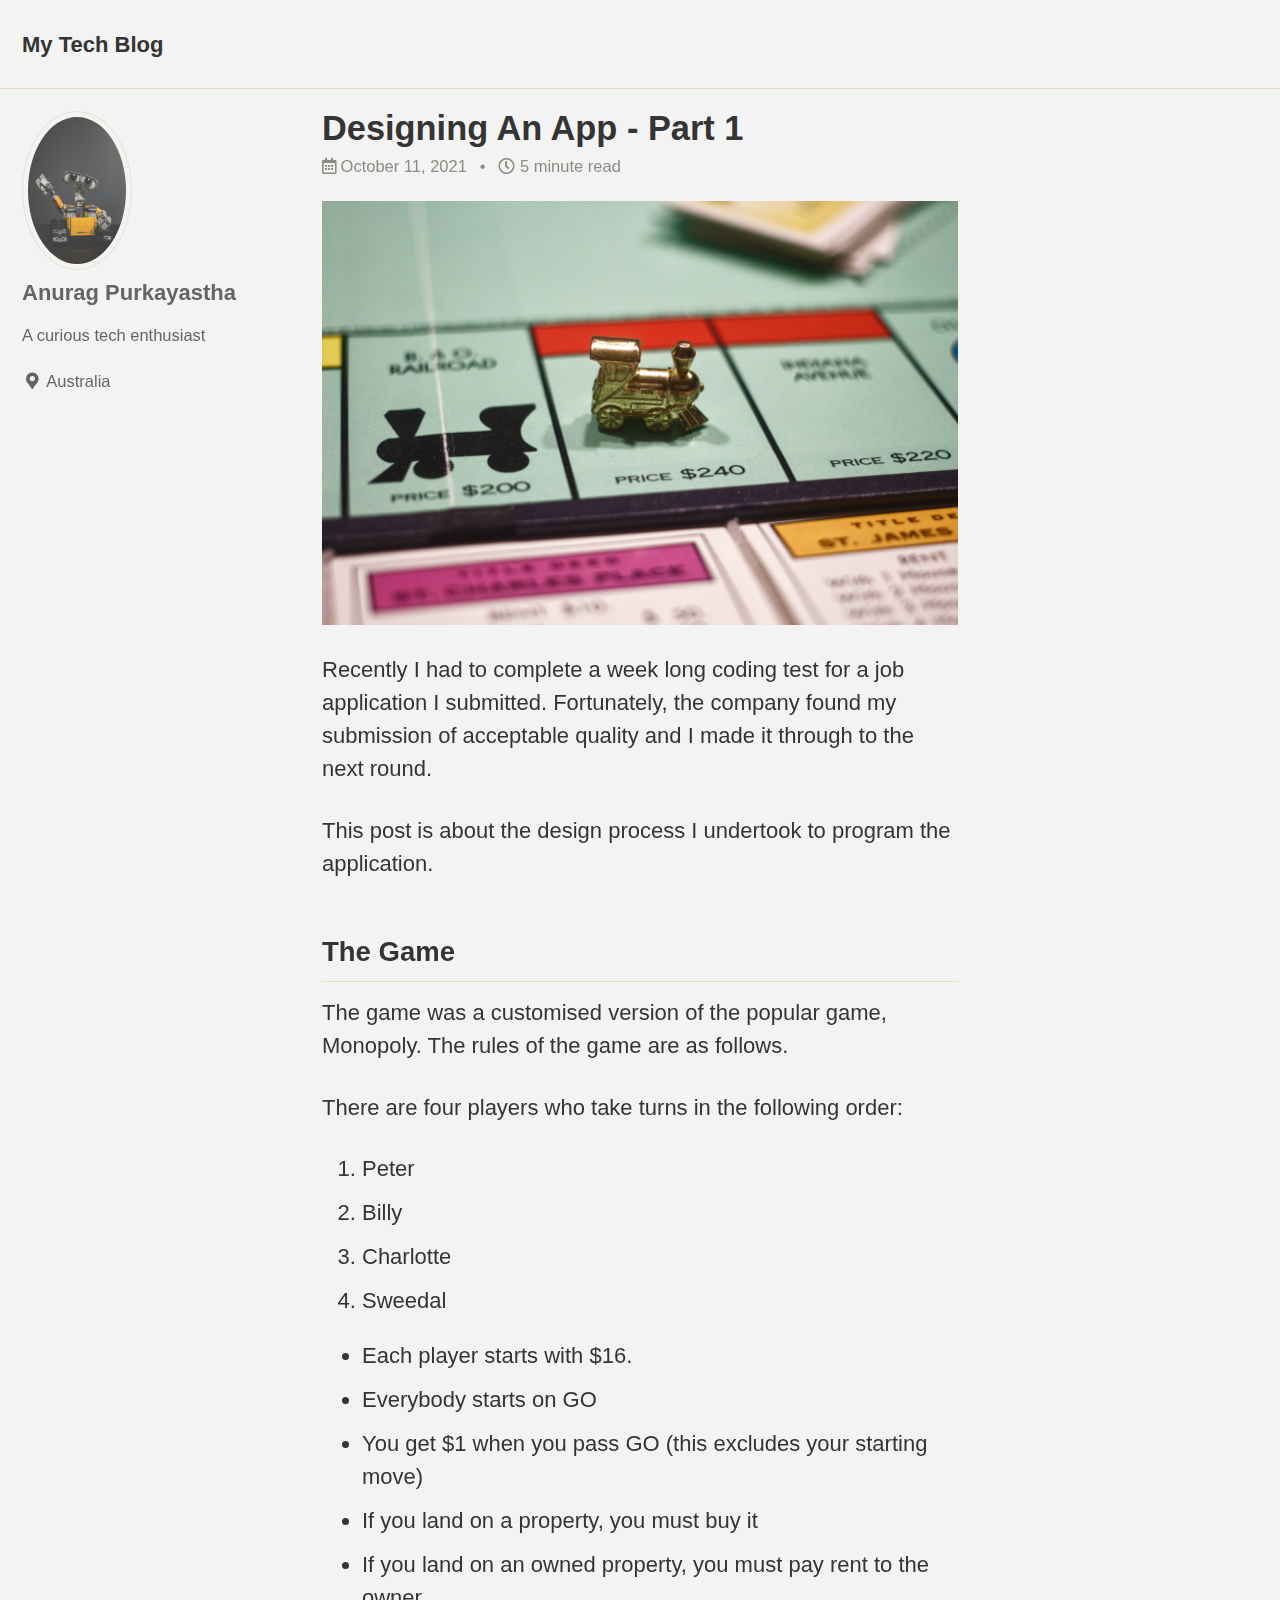
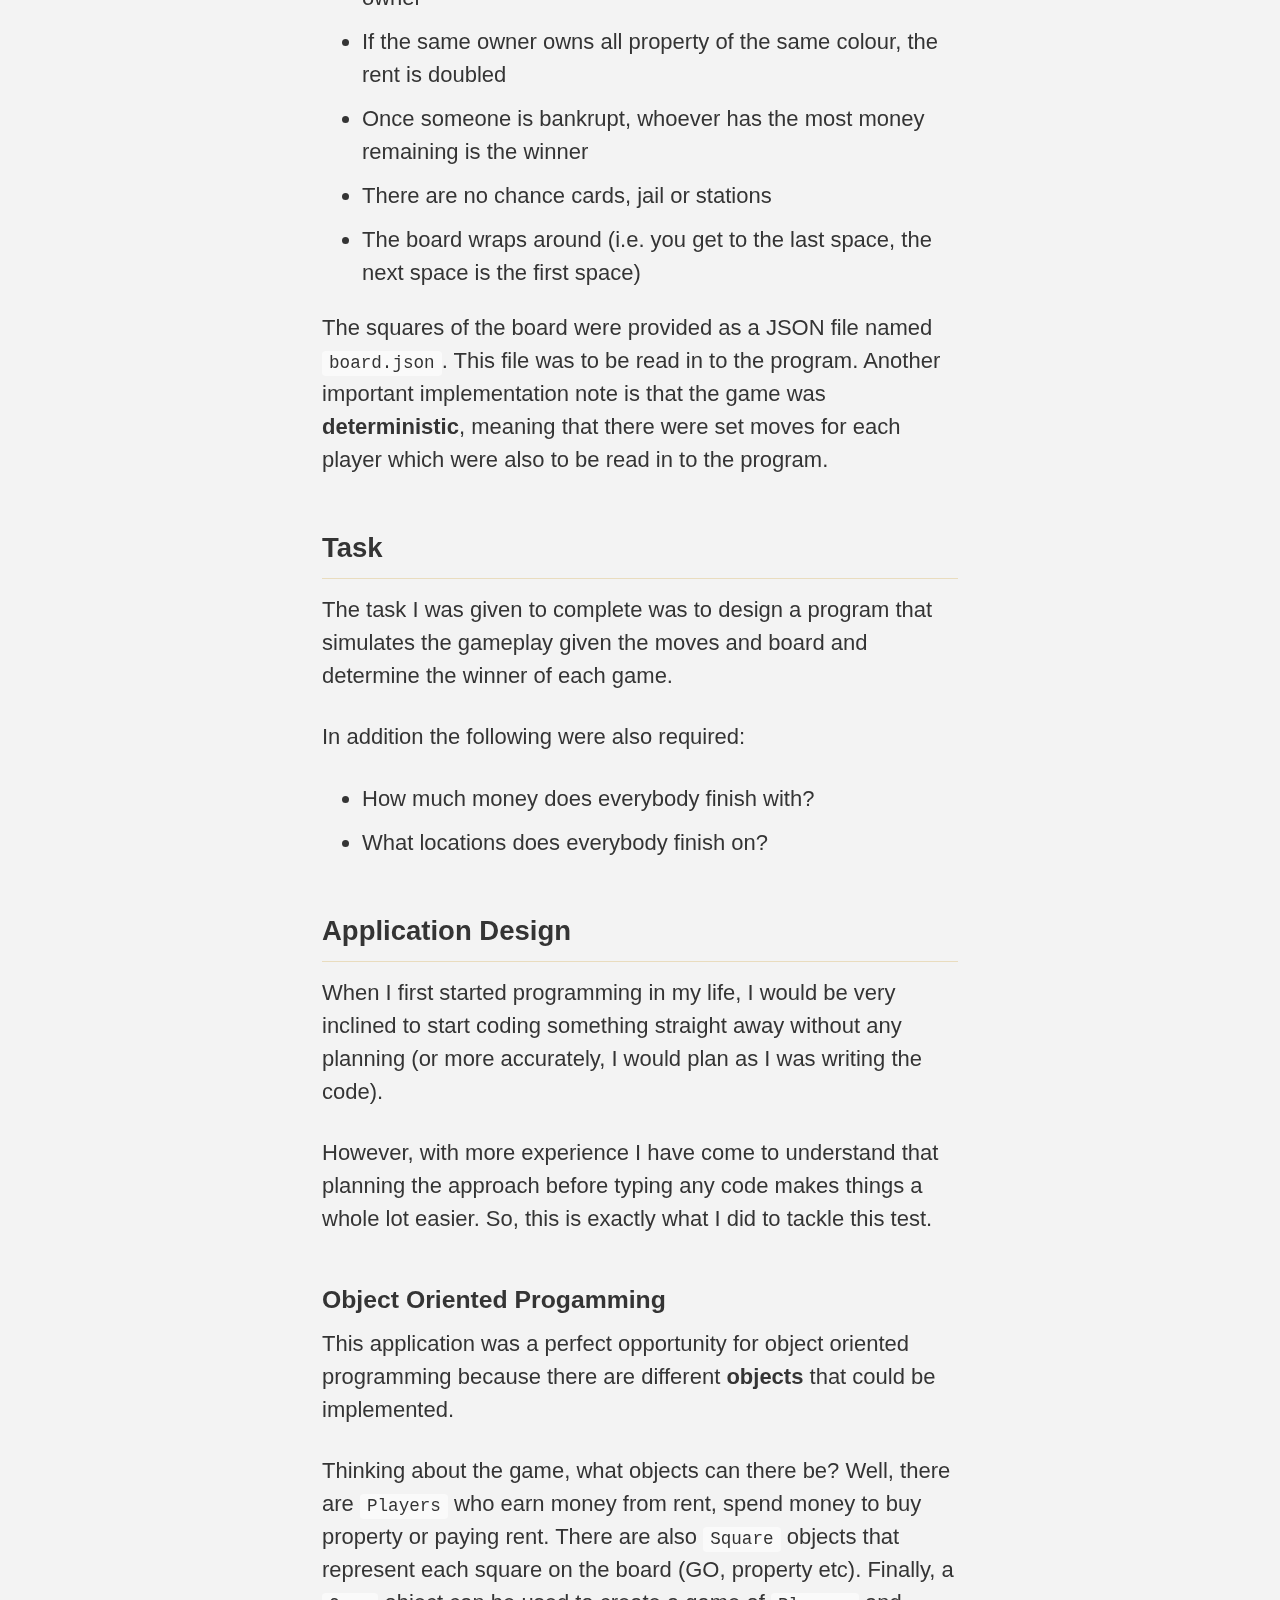
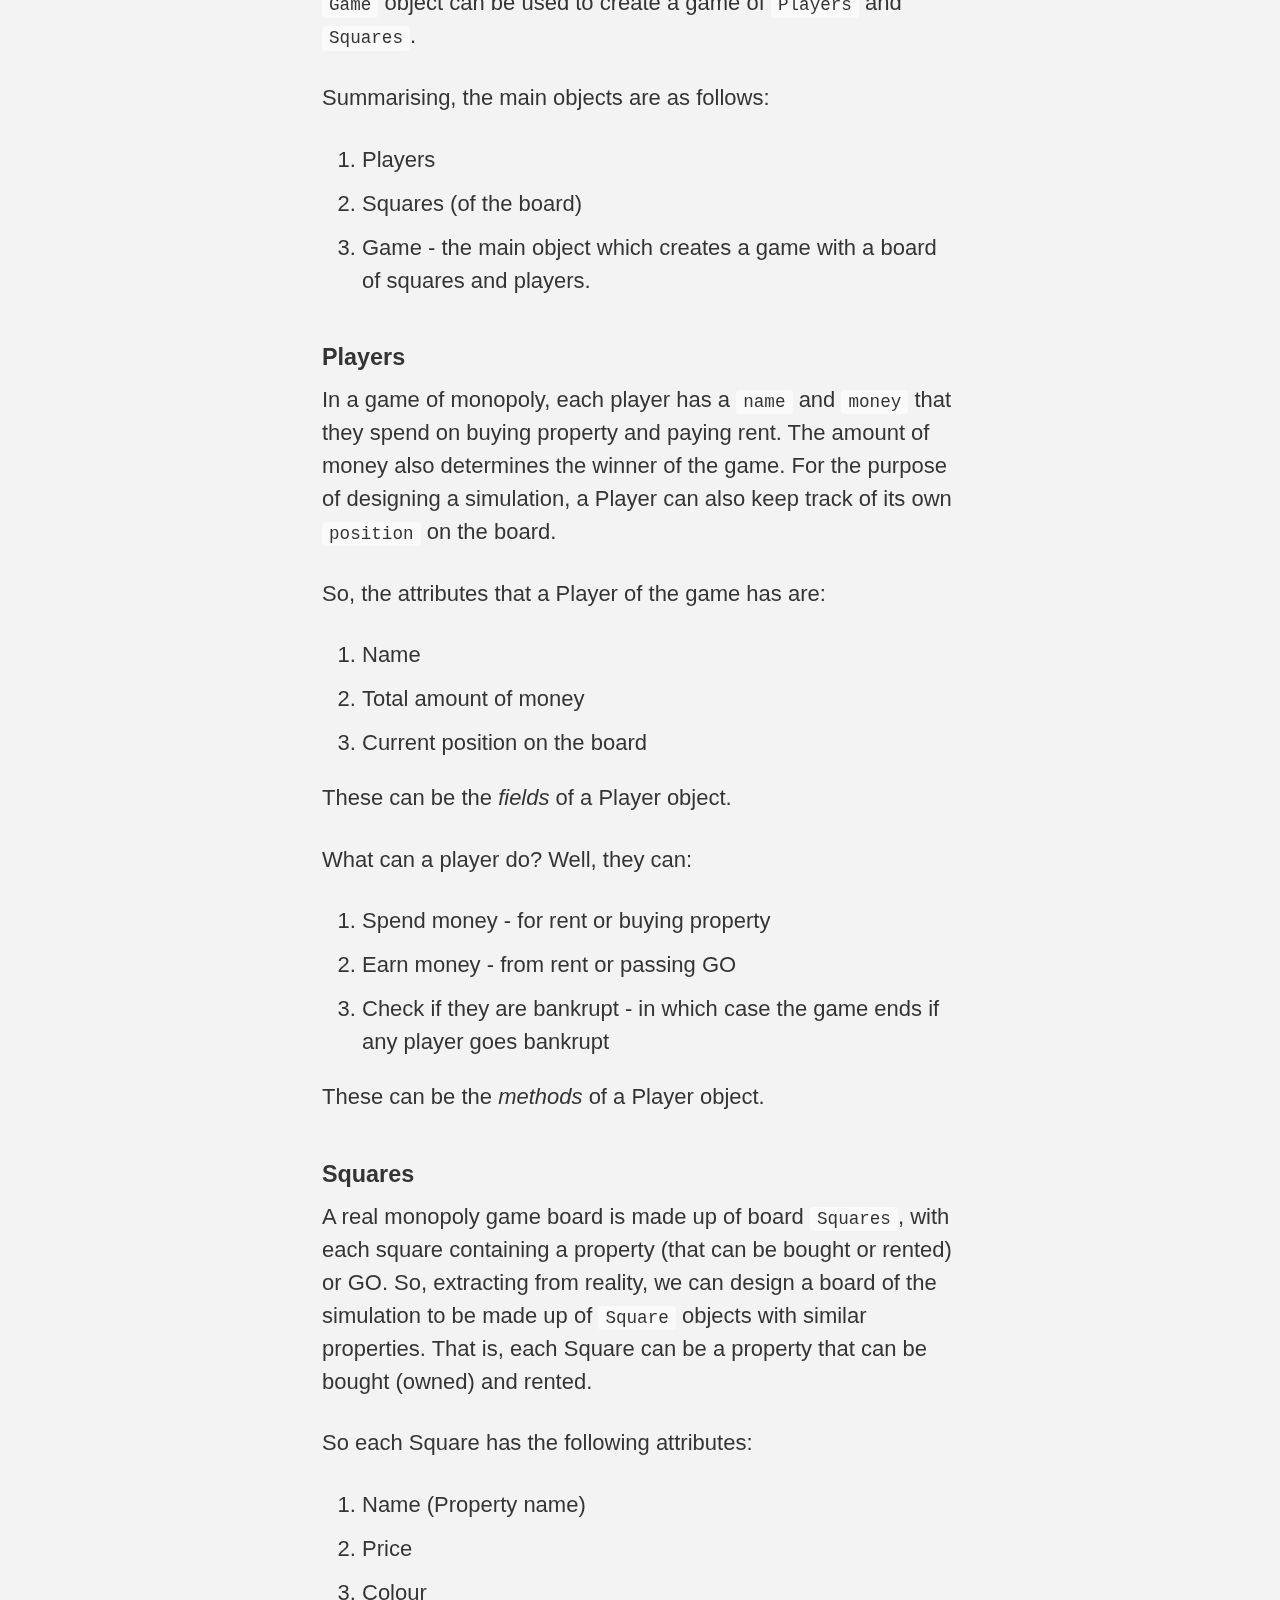
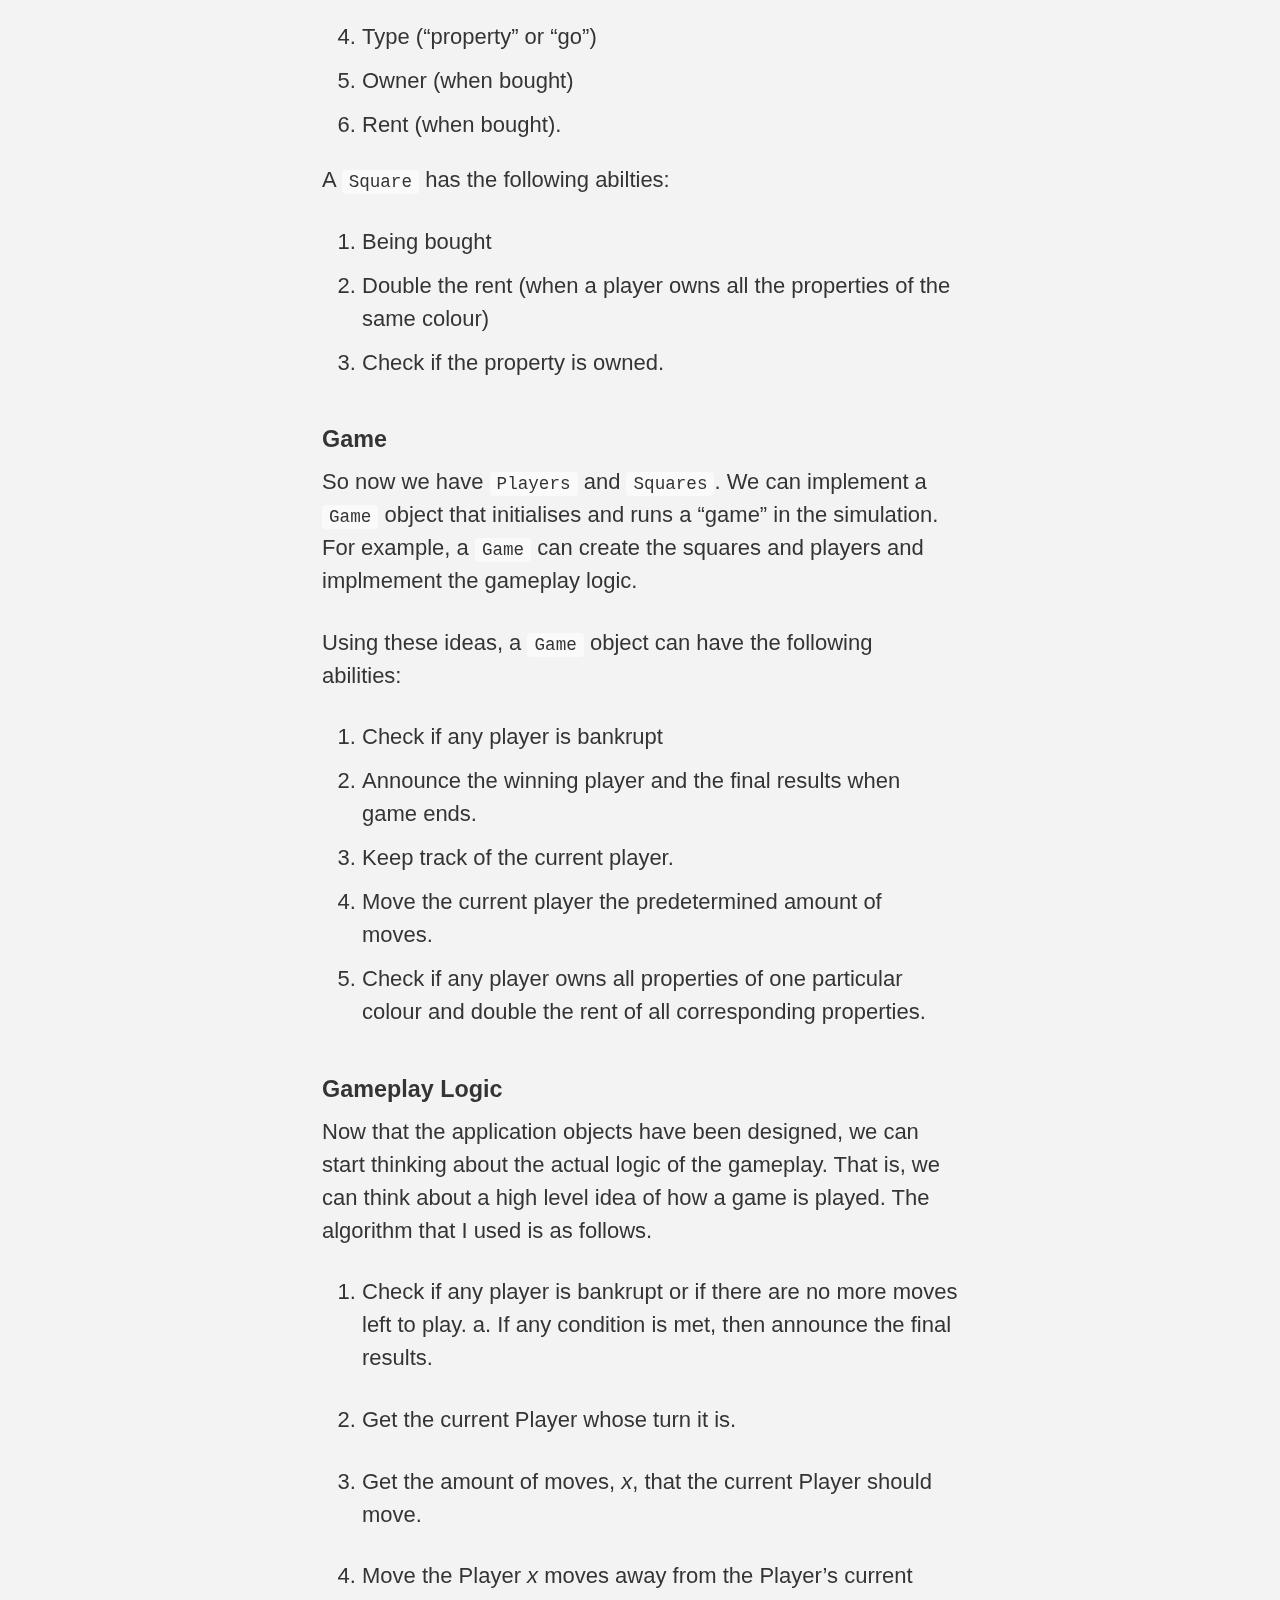
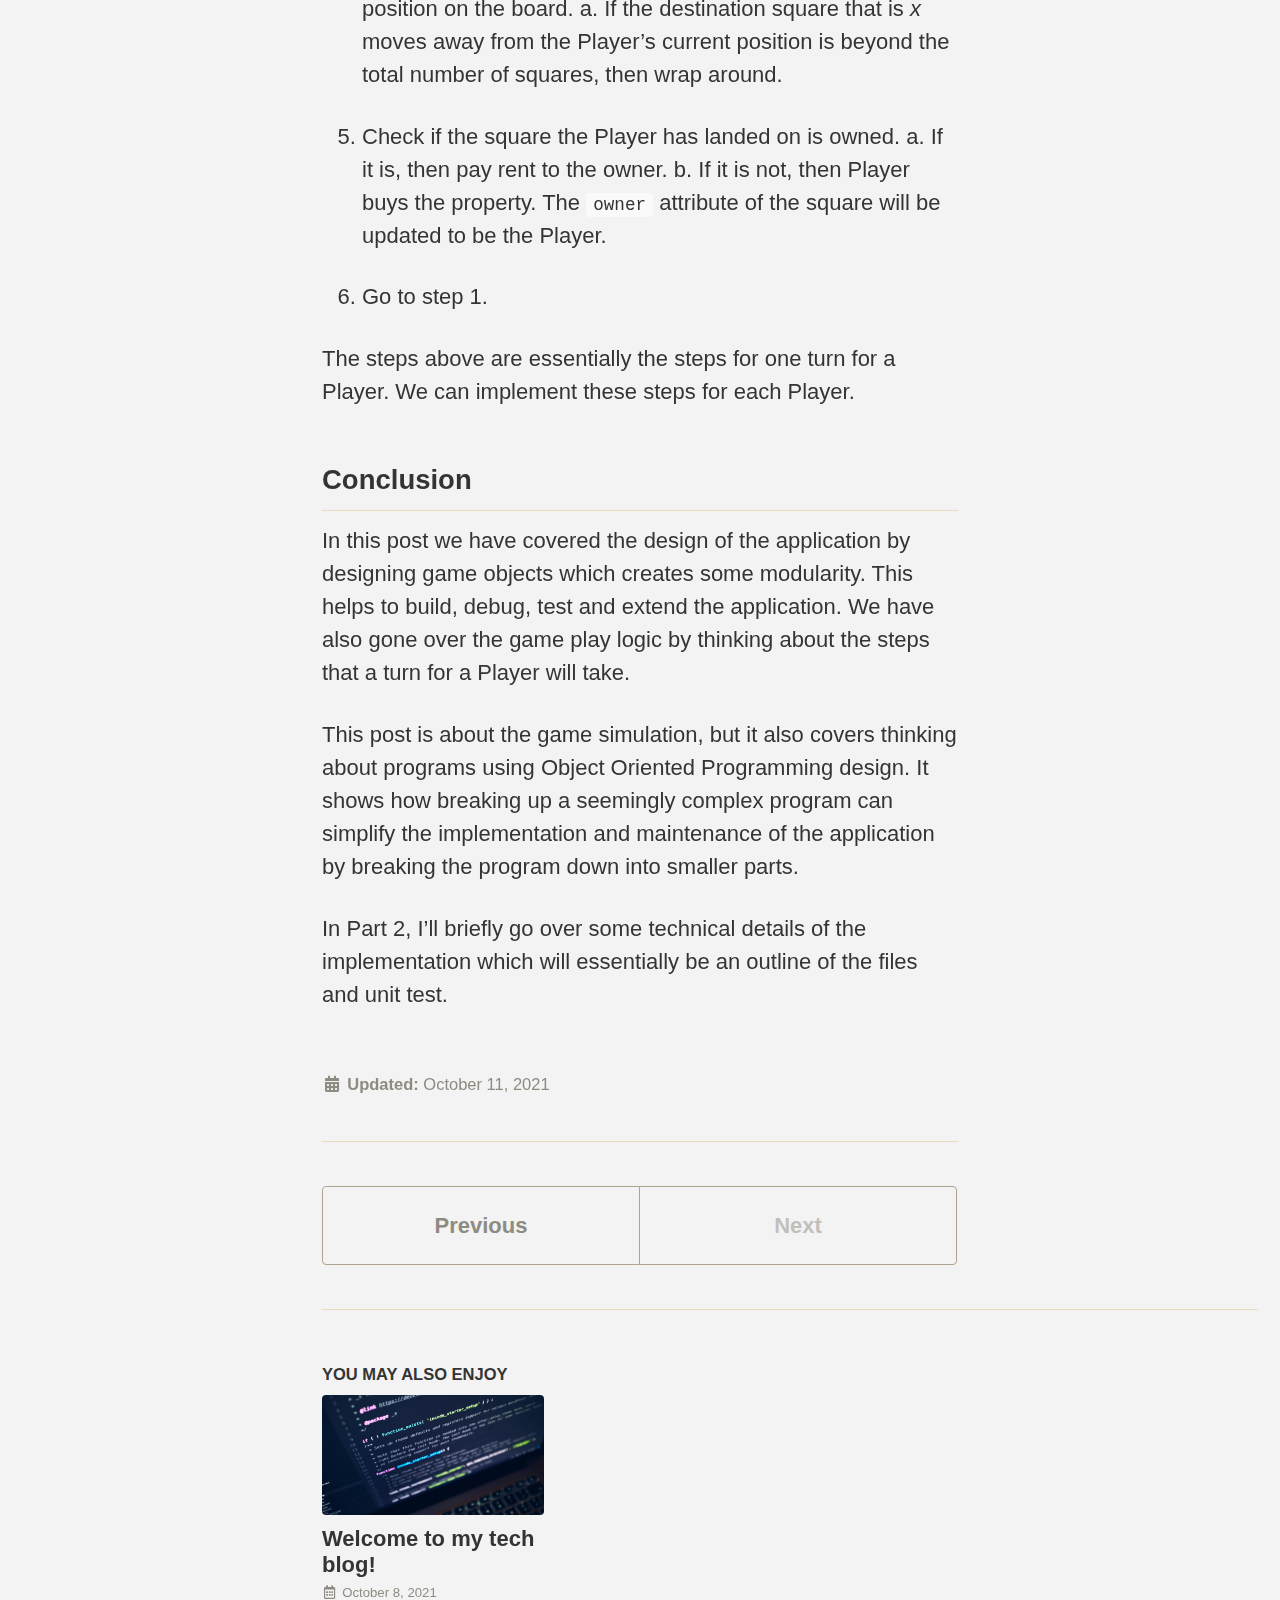
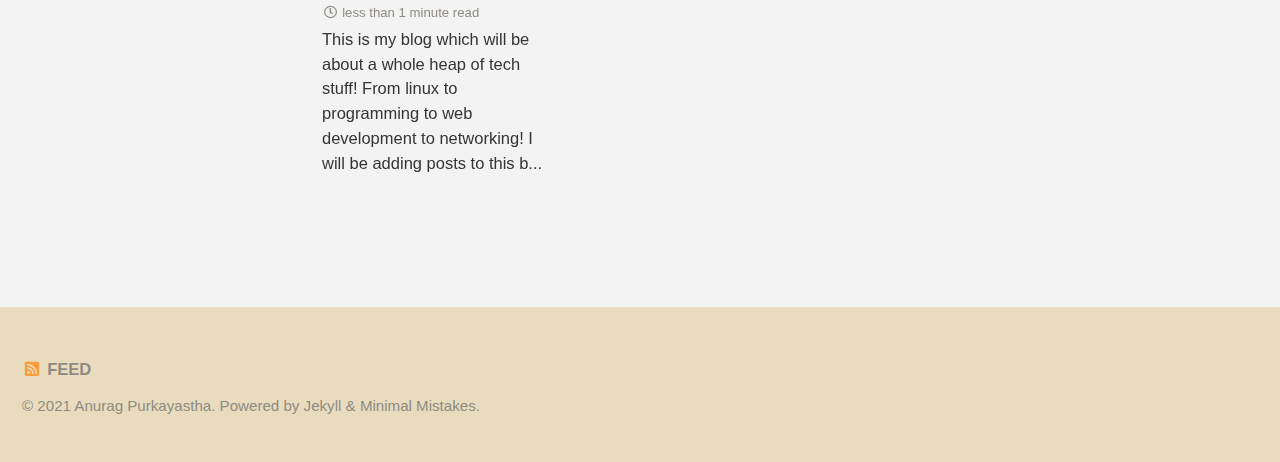
==== Designing-An-App-Part-1/index.html @ 4d184881 "Added Designing an App Part 1 post" ====
<!doctype html>
<!--
  Minimal Mistakes Jekyll Theme 4.24.0 by Michael Rose
  Copyright 2013-2020 Michael Rose - mademistakes.com | @mmistakes
  Free for personal and commercial use under the MIT license
  https://github.com/mmistakes/minimal-mistakes/blob/master/LICENSE
-->
<html lang="en" class="no-js">
  <head>
    <meta charset="utf-8">

<!-- begin _includes/seo.html --><title>Designing An App - Part 1 - My Tech Blog</title>
<meta name="description" content="">


  <meta name="author" content="Anurag Purkayastha">
  
  <meta property="article:author" content="Anurag Purkayastha">
  


<meta property="og:type" content="article">
<meta property="og:locale" content="en_US">
<meta property="og:site_name" content="My Tech Blog">
<meta property="og:title" content="Designing An App - Part 1">
<meta property="og:url" content="/Designing-An-App-Part-1/">


  <meta property="og:description" content="">



  <meta property="og:image" content="/assets/monopoly.jpg">





  <meta property="article:published_time" content="2021-10-11T00:00:00+11:00">





  

  


<link rel="canonical" href="/Designing-An-App-Part-1/">




<script type="application/ld+json">
  {
    "@context": "https://schema.org",
    
      "@type": "Person",
      "name": "Anurag Purkayastha",
      "url": "/"
    
  }
</script>







<!-- end _includes/seo.html -->



  <link href="/feed.xml" type="application/atom+xml" rel="alternate" title="My Tech Blog Feed">


<!-- https://t.co/dKP3o1e -->
<meta name="viewport" content="width=device-width, initial-scale=1.0">

<script>
  document.documentElement.className = document.documentElement.className.replace(/\bno-js\b/g, '') + ' js ';
</script>

<!-- For all browsers -->
<link rel="stylesheet" href="/assets/css/main.css">
<link rel="preload" href="https://cdn.jsdelivr.net/npm/@fortawesome/fontawesome-free@5/css/all.min.css" as="style" onload="this.onload=null;this.rel='stylesheet'">
<noscript><link rel="stylesheet" href="https://cdn.jsdelivr.net/npm/@fortawesome/fontawesome-free@5/css/all.min.css"></noscript>



    <!-- start custom head snippets -->

<!-- insert favicons. use https://realfavicongenerator.net/ -->

<!-- end custom head snippets -->

  </head>

  <body class="layout--single">
    <nav class="skip-links">
  <ul>
    <li><a href="#site-nav" class="screen-reader-shortcut">Skip to primary navigation</a></li>
    <li><a href="#main" class="screen-reader-shortcut">Skip to content</a></li>
    <li><a href="#footer" class="screen-reader-shortcut">Skip to footer</a></li>
  </ul>
</nav>

    <!--[if lt IE 9]>
<div class="notice--danger align-center" style="margin: 0;">You are using an <strong>outdated</strong> browser. Please <a href="https://browsehappy.com/">upgrade your browser</a> to improve your experience.</div>
<![endif]-->

    

<div class="masthead">
  <div class="masthead__inner-wrap">
    <div class="masthead__menu">
      <nav id="site-nav" class="greedy-nav">
        
        <a class="site-title" href="/">
          My Tech Blog
          
        </a>
        <ul class="visible-links"></ul>
        
        <button class="greedy-nav__toggle hidden" type="button">
          <span class="visually-hidden">Toggle menu</span>
          <div class="navicon"></div>
        </button>
        <ul class="hidden-links hidden"></ul>
      </nav>
    </div>
  </div>
</div>


    <div class="initial-content">
      



<div id="main" role="main">
  
  <div class="sidebar sticky">
  


<div itemscope itemtype="https://schema.org/Person">

  
    <div class="author__avatar">
      
        <img src="/assets/wall-e-robot.jpg" alt="Anurag Purkayastha" itemprop="image">
      
    </div>
  

  <div class="author__content">
    
      <h3 class="author__name" itemprop="name">Anurag Purkayastha</h3>
    
    
      <div class="author__bio" itemprop="description">
        <p>A curious tech enthusiast</p>

      </div>
    
  </div>

  <div class="author__urls-wrapper">
    <button class="btn btn--inverse">Follow</button>
    <ul class="author__urls social-icons">
      
        <li itemprop="homeLocation" itemscope itemtype="https://schema.org/Place">
          <i class="fas fa-fw fa-map-marker-alt" aria-hidden="true"></i> <span itemprop="name">Australia</span>
        </li>
      

      
        
          
        
          
        
          
        
          
        
          
        
          
        
      

      

      

      

      

      

      

      

      

      

      

      

      

      

      

      

      

      

      

      

      

      

      

      

      

      <!--
  <li>
    <a href="http://link-to-whatever-social-network.com/user/" itemprop="sameAs" rel="nofollow noopener noreferrer">
      <i class="fas fa-fw" aria-hidden="true"></i> Custom Social Profile Link
    </a>
  </li>
-->
    </ul>
  </div>
</div>

  
  </div>



  <article class="page" itemscope itemtype="https://schema.org/CreativeWork">
    <meta itemprop="headline" content="Designing An App - Part 1">
    <meta itemprop="description" content="">
    <meta itemprop="datePublished" content="2021-10-11T00:00:00+11:00">
    

    <div class="page__inner-wrap">
      
        <header>
          <h1 id="page-title" class="page__title" itemprop="headline">Designing An App - Part 1
</h1>
          

  <p class="page__meta">
    
      
      <span class="page__meta-date">
        <i class="far fa-calendar-alt" aria-hidden="true"></i>
        
        <time datetime="2021-10-11T00:00:00+11:00">October 11, 2021</time>
      </span>
    

    <span class="page__meta-sep"></span>

    
      
      

      <span class="page__meta-readtime">
        <i class="far fa-clock" aria-hidden="true"></i>
        
          5 minute read
        
      </span>
    
  </p>


        </header>
      

      <section class="page__content" itemprop="text">
        
        <p><img src="../assets/monopoly.jpg" alt="Image of monopoly board" /></p>

<p>Recently I had to complete a week long coding test for a job application I
submitted. Fortunately, the company found my submission of acceptable quality
and I made it through to the next round.</p>

<p>This post is about the design process I undertook to program the application.</p>

<h2 id="the-game">The Game</h2>

<p>The game was a customised version of the popular game, Monopoly. The rules of the game are as follows.</p>

<p>There are four players who take turns in the following order:</p>

<ol>
  <li>Peter</li>
  <li>Billy</li>
  <li>Charlotte</li>
  <li>Sweedal</li>
</ol>

<ul>
  <li>Each player starts with $16.</li>
  <li>Everybody starts on GO</li>
  <li>You get $1 when you pass GO (this excludes your starting move)</li>
  <li>If you land on a property, you must buy it</li>
  <li>If you land on an owned property, you must pay rent to the owner</li>
  <li>If the same owner owns all property of the same colour, the rent is doubled</li>
  <li>Once someone is bankrupt, whoever has the most money remaining is the winner</li>
  <li>There are no chance cards, jail or stations</li>
  <li>The board wraps around (i.e. you get to the last space, the next space is the first space)</li>
</ul>

<p>The squares of the board were provided as a JSON file named <code class="language-plaintext highlighter-rouge">board.json</code>. This file was to be read in to the program. Another important implementation note is that the game was <strong>deterministic</strong>, meaning that there were set moves for each player which were also to be read in to the program.</p>

<h2 id="task">Task</h2>

<p>The task I was given to complete was to design a program that simulates the gameplay given the moves and board and determine the winner of each game.</p>

<p>In addition the following were also required:</p>

<ul>
  <li>How much money does everybody finish with?</li>
  <li>What locations does everybody finish on?</li>
</ul>

<h2 id="application-design">Application Design</h2>

<p>When I first started programming in my life, I would be very inclined to start coding something straight away without any planning (or more accurately, I would plan as I was writing the code).</p>

<p>However, with more experience I have come to understand that planning the approach before typing any code makes things a whole lot easier. So, this is exactly what I did to tackle this test.</p>

<h3 id="object-oriented-progamming">Object Oriented Progamming</h3>

<p>This application was a perfect opportunity for object oriented programming because there are different <strong>objects</strong> that could be implemented.</p>

<p>Thinking about the game, what objects can there be? Well, there are <code class="language-plaintext highlighter-rouge">Players</code> who earn money from rent, spend money to buy property or paying rent. There are also <code class="language-plaintext highlighter-rouge">Square</code> objects that represent each square on the board (GO, property etc). Finally, a <code class="language-plaintext highlighter-rouge">Game</code> object can be used to create a game of <code class="language-plaintext highlighter-rouge">Players</code> and <code class="language-plaintext highlighter-rouge">Squares</code>.</p>

<p>Summarising, the main objects are as follows:</p>

<ol>
  <li>Players</li>
  <li>Squares (of the board)</li>
  <li>Game - the main object which creates a game with a board of squares and players.</li>
</ol>

<h4 id="players">Players</h4>

<p>In a game of monopoly, each player has a <code class="language-plaintext highlighter-rouge">name</code> and <code class="language-plaintext highlighter-rouge">money</code> that they spend on
buying property and paying rent. The amount of money also determines the winner
of the game. For the purpose of designing a simulation, a Player can also keep track of its own <code class="language-plaintext highlighter-rouge">position</code> on the board.</p>

<p>So, the attributes that a Player of the game has are:</p>

<ol>
  <li>Name</li>
  <li>Total amount of money</li>
  <li>Current position on the board</li>
</ol>

<p>These can be the <em>fields</em> of a Player object.</p>

<p>What can a player do? Well, they can:</p>

<ol>
  <li>Spend money - for rent or buying property</li>
  <li>Earn money - from rent or passing GO</li>
  <li>Check if they are bankrupt - in which case the game ends if any player goes bankrupt</li>
</ol>

<p>These can be the <em>methods</em> of a Player object.</p>

<h4 id="squares">Squares</h4>

<p>A real monopoly game board is made up of board <code class="language-plaintext highlighter-rouge">Squares</code>, with each square
containing a property (that can be bought or rented) or GO. So, extracting from 
reality, we can design a board of the simulation to be made up of <code class="language-plaintext highlighter-rouge">Square</code>
objects with similar properties. That is, each Square can be a property that can
be bought (owned) and rented.</p>

<p>So each Square has the following attributes:</p>

<ol>
  <li>Name (Property name)</li>
  <li>Price</li>
  <li>Colour</li>
  <li>Type (“property” or “go”)</li>
  <li>Owner (when bought)</li>
  <li>Rent (when bought).</li>
</ol>

<p>A <code class="language-plaintext highlighter-rouge">Square</code> has the following abilties:</p>

<ol>
  <li>Being bought</li>
  <li>Double the rent (when a player owns all the properties of the same colour)</li>
  <li>Check if the property is owned.</li>
</ol>

<h4 id="game">Game</h4>

<p>So now we have <code class="language-plaintext highlighter-rouge">Players</code> and <code class="language-plaintext highlighter-rouge">Squares</code>. We can implement a <code class="language-plaintext highlighter-rouge">Game</code> object that
initialises and runs a “game” in the simulation. For example, a <code class="language-plaintext highlighter-rouge">Game</code> can
create the squares and players and implmement the gameplay logic.</p>

<p>Using these ideas, a <code class="language-plaintext highlighter-rouge">Game</code> object can have the following abilities:</p>

<ol>
  <li>Check if any player is bankrupt</li>
  <li>Announce the winning player and the final results when game ends.</li>
  <li>Keep track of the current player.</li>
  <li>Move the current player the predetermined amount of moves.</li>
  <li>Check if any player owns all properties of one particular colour and double
the rent of all corresponding properties.</li>
</ol>

<h4 id="gameplay-logic">Gameplay Logic</h4>

<p>Now that the application objects have been designed, we can start thinking about
the actual logic of the gameplay. That is, we can think about a high level idea
of how a game is played. The algorithm that I used is as follows.</p>

<ol>
  <li>
    <p>Check if any player is bankrupt or if there are no more moves left to play.
    a. If any condition is met, then announce the final results.</p>
  </li>
  <li>
    <p>Get the current Player whose turn it is.</p>
  </li>
  <li>
    <p>Get the amount of moves, <em>x</em>, that the current Player should move.</p>
  </li>
  <li>
    <p>Move the Player <em>x</em> moves away from the Player’s current position on the
board.
    a. If the destination square that is <em>x</em> moves away from the Player’s
    current position is beyond the total number of squares, then wrap around.</p>
  </li>
  <li>
    <p>Check if the square the Player has landed on is owned.
    a. If it is, then pay rent to the owner.
    b. If it is not, then Player buys the property. The <code class="language-plaintext highlighter-rouge">owner</code> attribute of the
    square will be updated to be the Player.</p>
  </li>
  <li>
    <p>Go to step 1.</p>
  </li>
</ol>

<p>The steps above are essentially the steps for one turn for a Player. We can
implement these steps for each Player.</p>

<h2 id="conclusion">Conclusion</h2>

<p>In this post we have covered the design of the application by designing game
objects which creates some modularity. This helps to build, debug, test and
extend the application. We have also gone over the game play logic by thinking
about the steps that a turn for a Player will take.</p>

<p>This post is about the game simulation, but it also covers thinking about
programs using Object Oriented Programming design. It shows how breaking up a
seemingly complex program can simplify the implementation and maintenance of the
application by breaking the program down into smaller parts.</p>

<p>In Part 2, I’ll briefly go over some technical details of the implementation
which will essentially be an outline of the files and unit test.</p>

        
      </section>

      <footer class="page__meta">
        
        


        

  <p class="page__date"><strong><i class="fas fa-fw fa-calendar-alt" aria-hidden="true"></i> Updated:</strong> <time datetime="2021-10-11T00:00:00+11:00">October 11, 2021</time></p>


      </footer>

      

      
  <nav class="pagination">
    
      <a href="/welcome-to-my-blog/" class="pagination--pager" title="Welcome to my tech blog!
">Previous</a>
    
    
      <a href="#" class="pagination--pager disabled">Next</a>
    
  </nav>

    </div>

    
  </article>

  
  
    <div class="page__related">
      <h4 class="page__related-title">You May Also Enjoy</h4>
      <div class="grid__wrapper">
        
          



<div class="grid__item">
  <article class="archive__item" itemscope itemtype="https://schema.org/CreativeWork">
    
      <div class="archive__item-teaser">
        <img src="/assets/computer.jpg" alt="">
      </div>
    
    <h2 class="archive__item-title no_toc" itemprop="headline">
      
        <a href="/welcome-to-my-blog/" rel="permalink">Welcome to my tech blog!
</a>
      
    </h2>
    

  <p class="page__meta">
    
      
      <span class="page__meta-date">
        <i class="far fa-fw fa-calendar-alt" aria-hidden="true"></i>
        
        <time datetime="2021-10-08T00:00:00+11:00">October 8, 2021</time>
      </span>
    

    <span class="page__meta-sep"></span>

    
      
      

      <span class="page__meta-readtime">
        <i class="far fa-fw fa-clock" aria-hidden="true"></i>
        
          less than 1 minute read
        
      </span>
    
  </p>


    <p class="archive__item-excerpt" itemprop="description">This is my blog which will be about a whole heap of tech stuff! From linux to programming to web development to networking!

I will be adding posts to this b...</p>
  </article>
</div>

        
      </div>
    </div>
  
  
</div>

    </div>

    

    <div id="footer" class="page__footer">
      <footer>
        <!-- start custom footer snippets -->

<!-- end custom footer snippets -->
        <div class="page__footer-follow">
  <ul class="social-icons">
    

    
      
        
      
        
      
        
      
        
      
        
      
        
      
    

    
      <li><a href="/feed.xml"><i class="fas fa-fw fa-rss-square" aria-hidden="true"></i> Feed</a></li>
    
  </ul>
</div>

<div class="page__footer-copyright">&copy; 2021 Anurag Purkayastha. Powered by <a href="https://jekyllrb.com" rel="nofollow">Jekyll</a> &amp; <a href="https://mademistakes.com/work/minimal-mistakes-jekyll-theme/" rel="nofollow">Minimal Mistakes</a>.</div>

      </footer>
    </div>

    
  <script src="/assets/js/main.min.js"></script>










  </body>
</html>
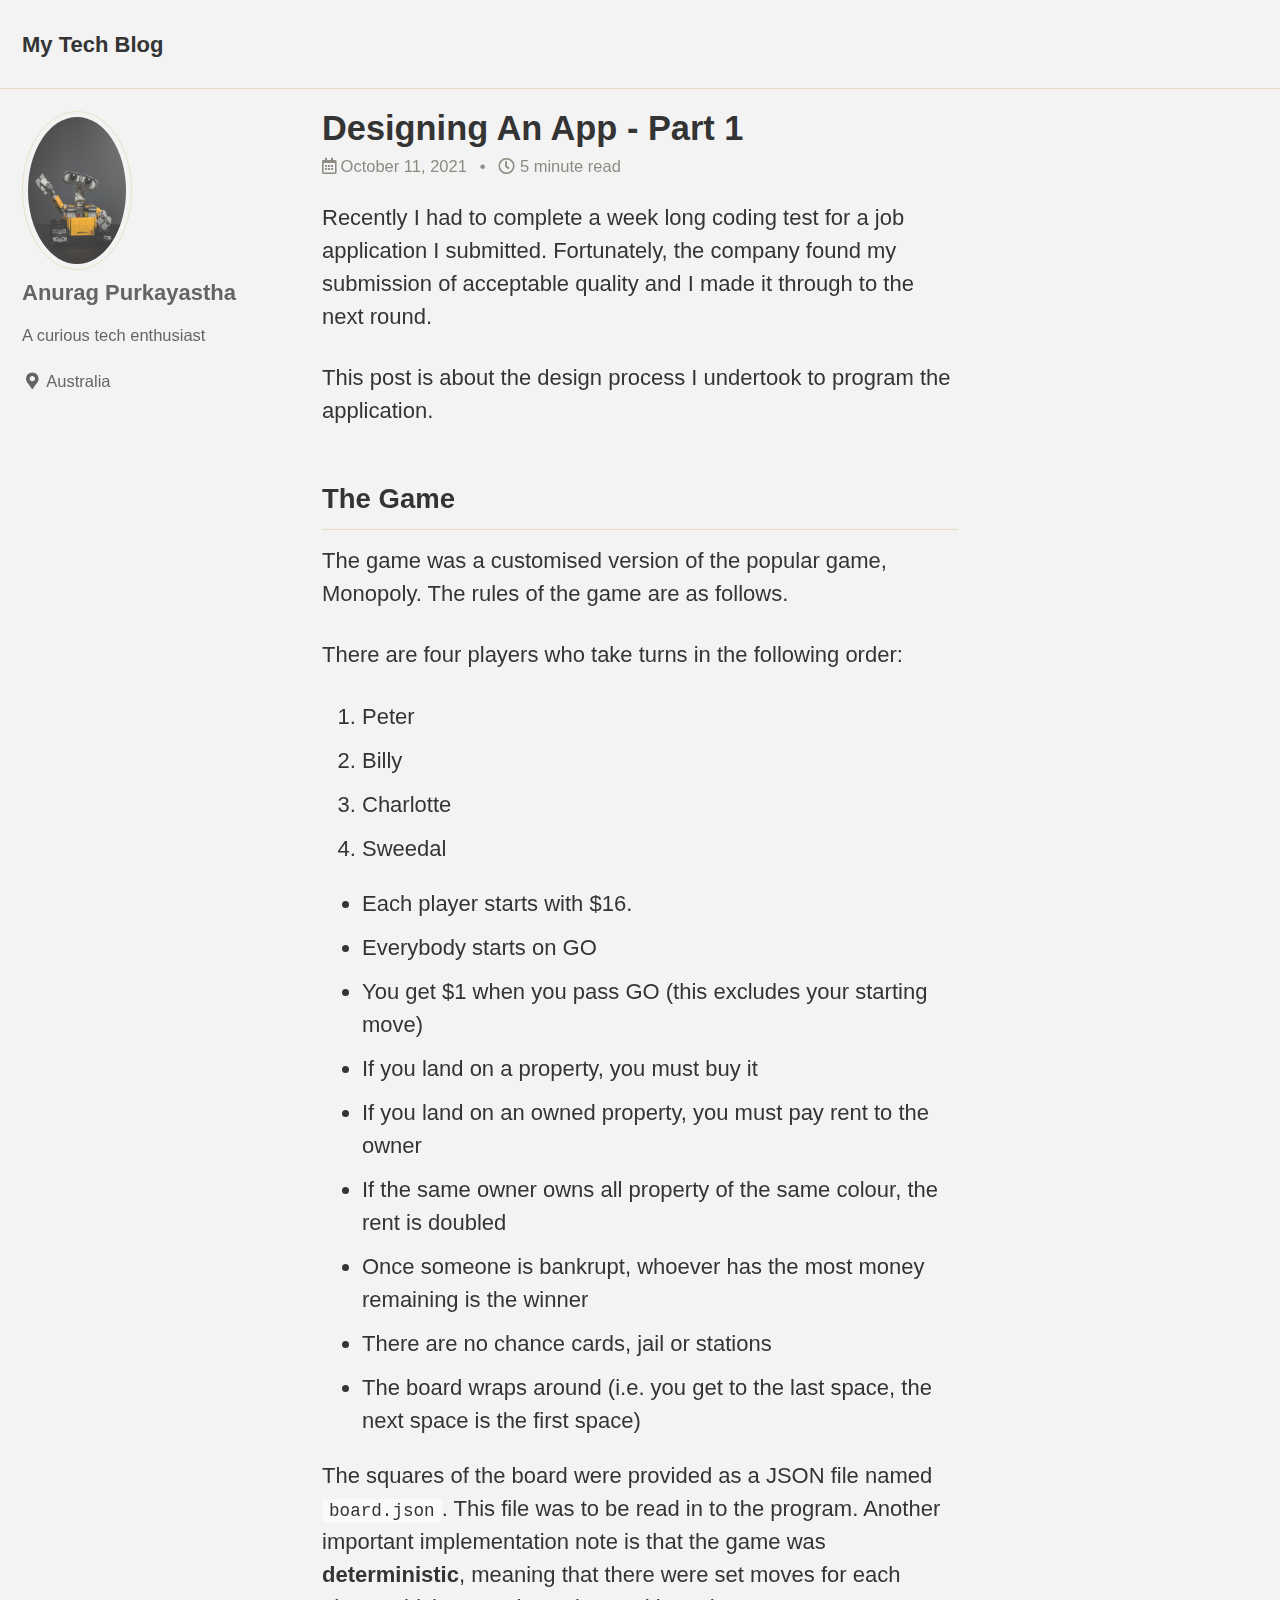
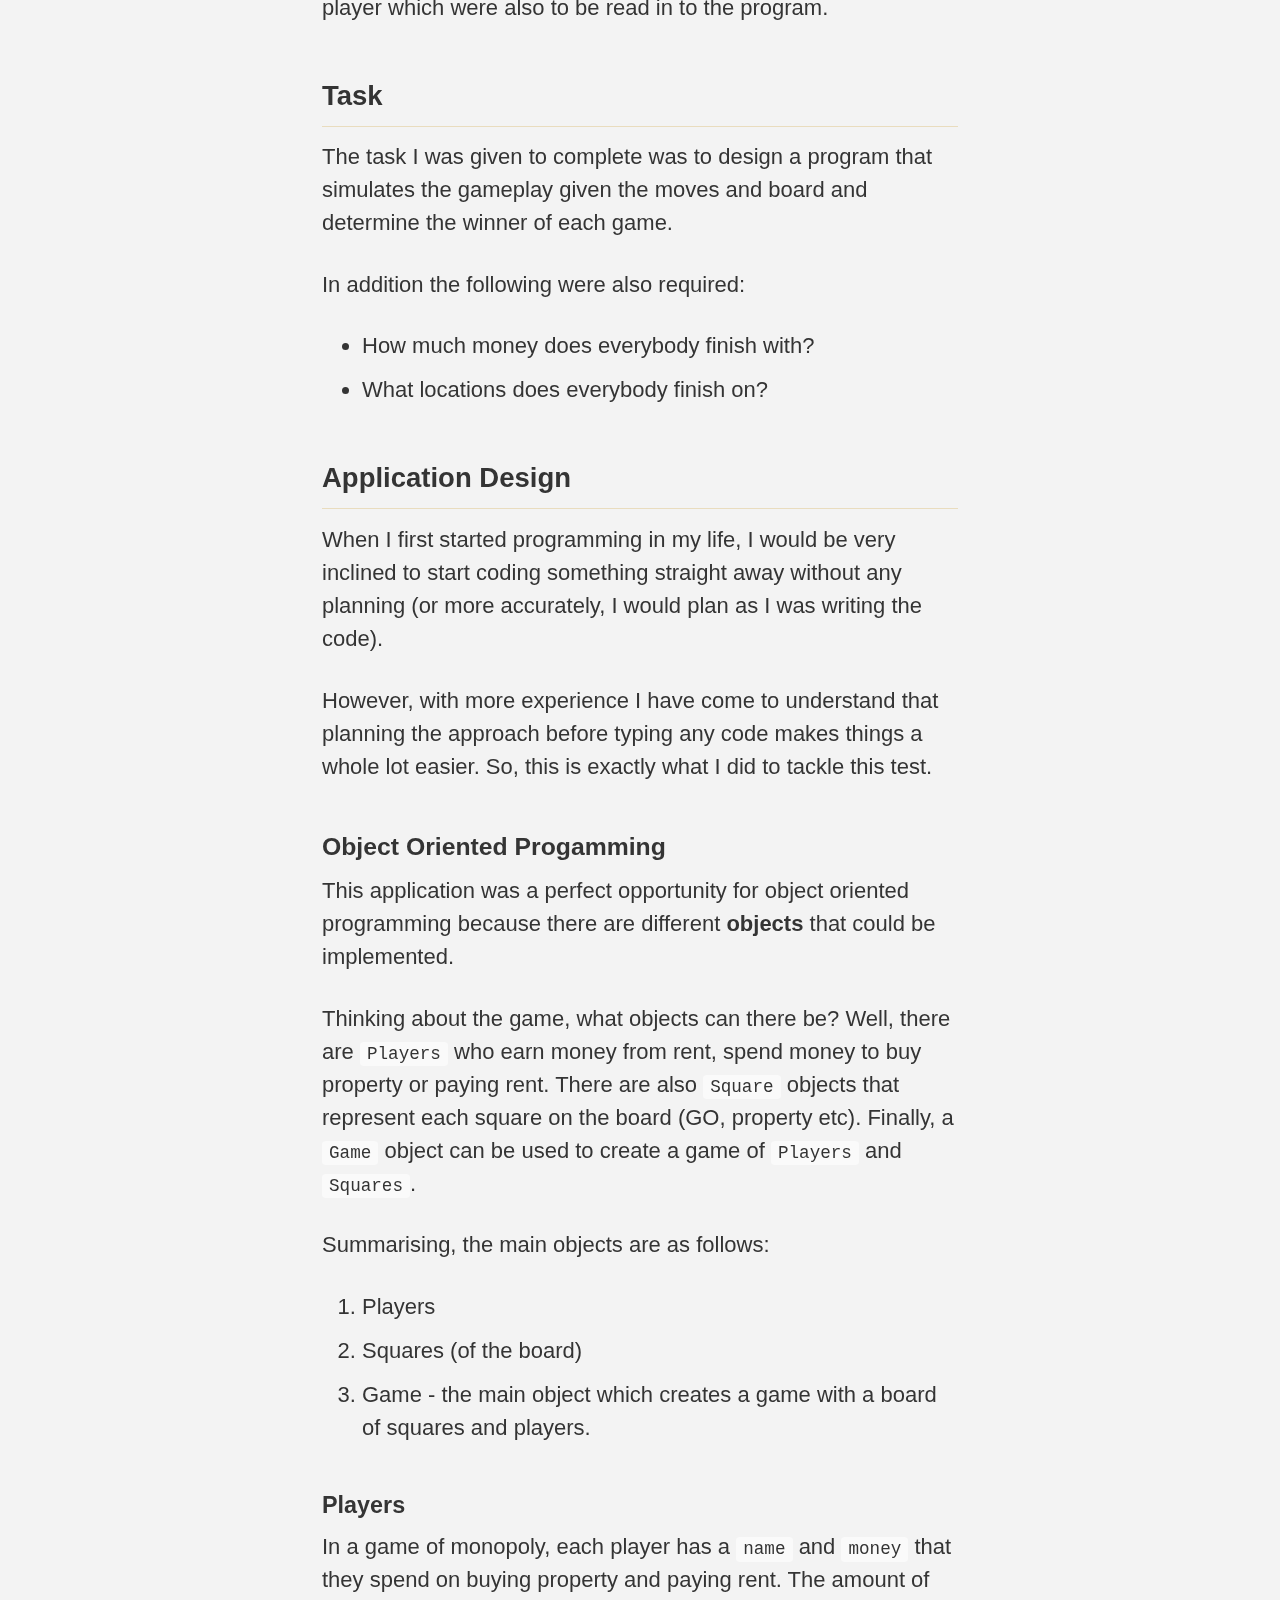
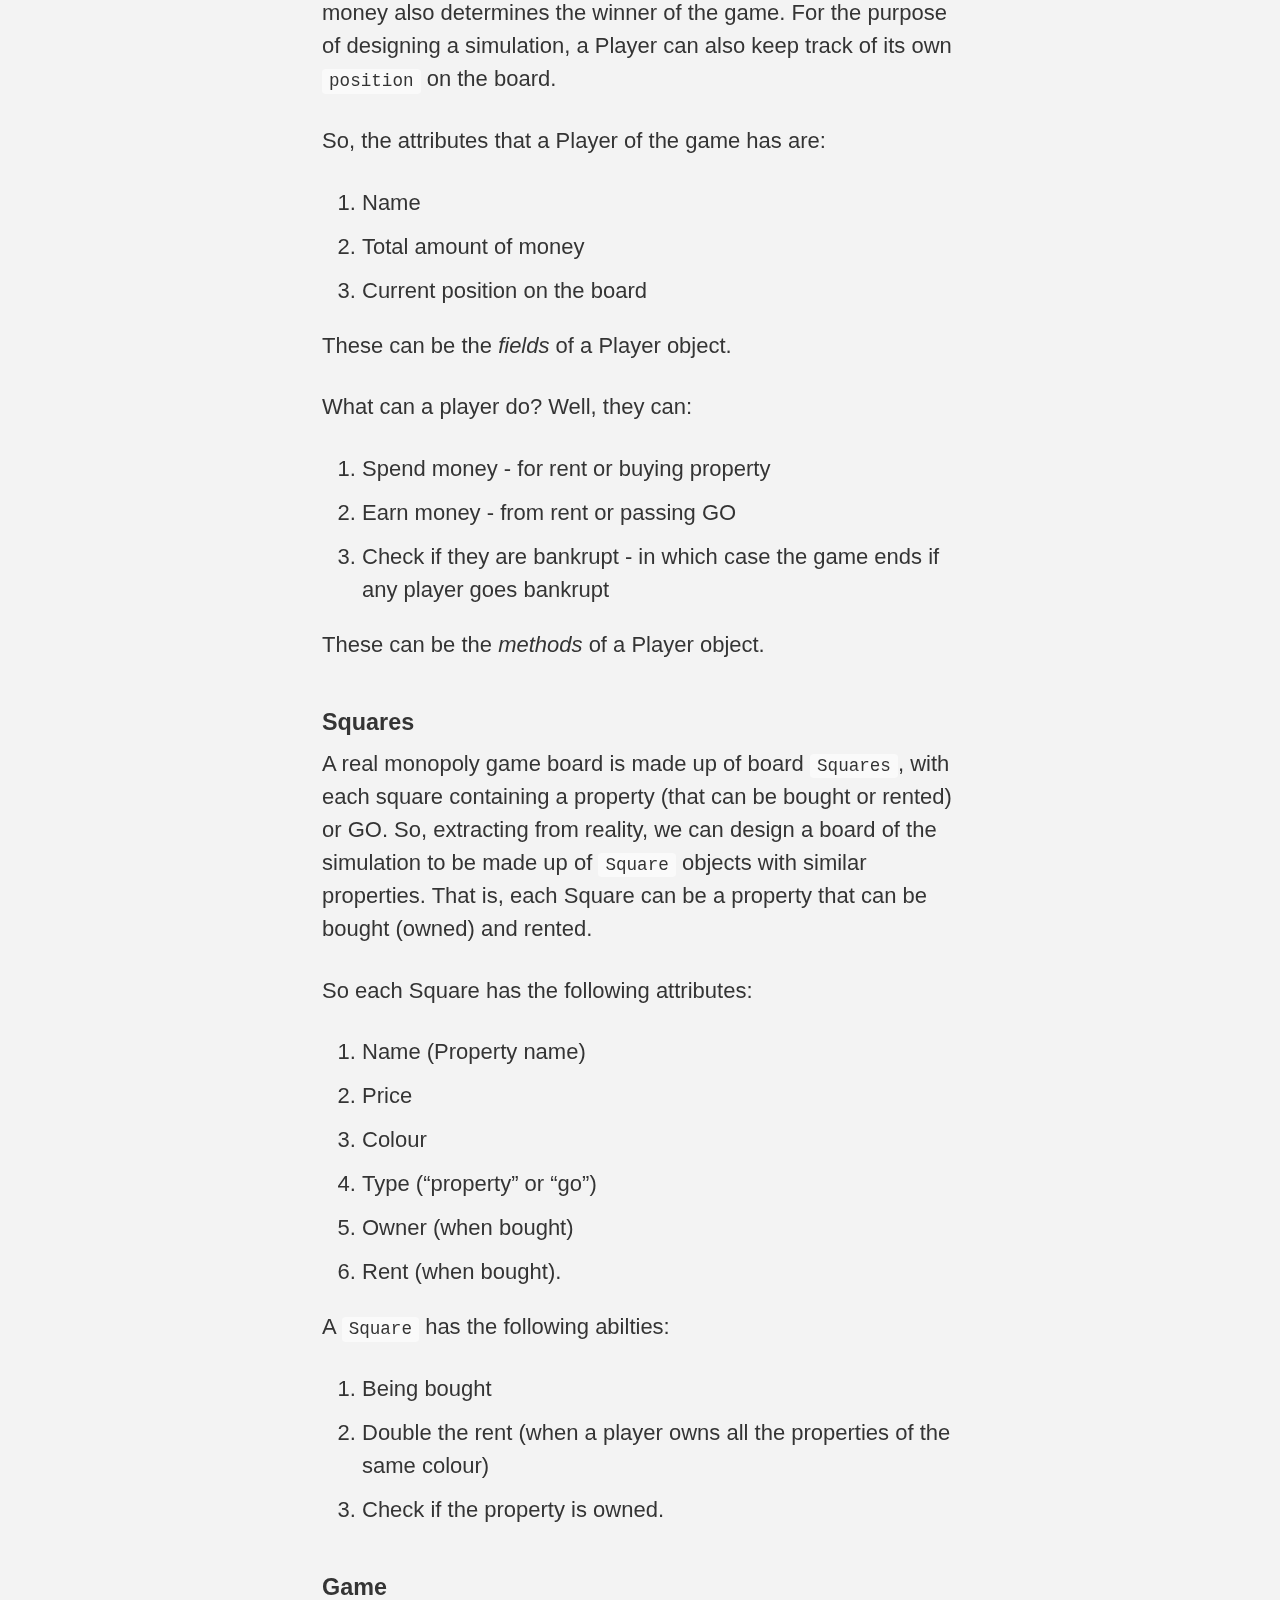
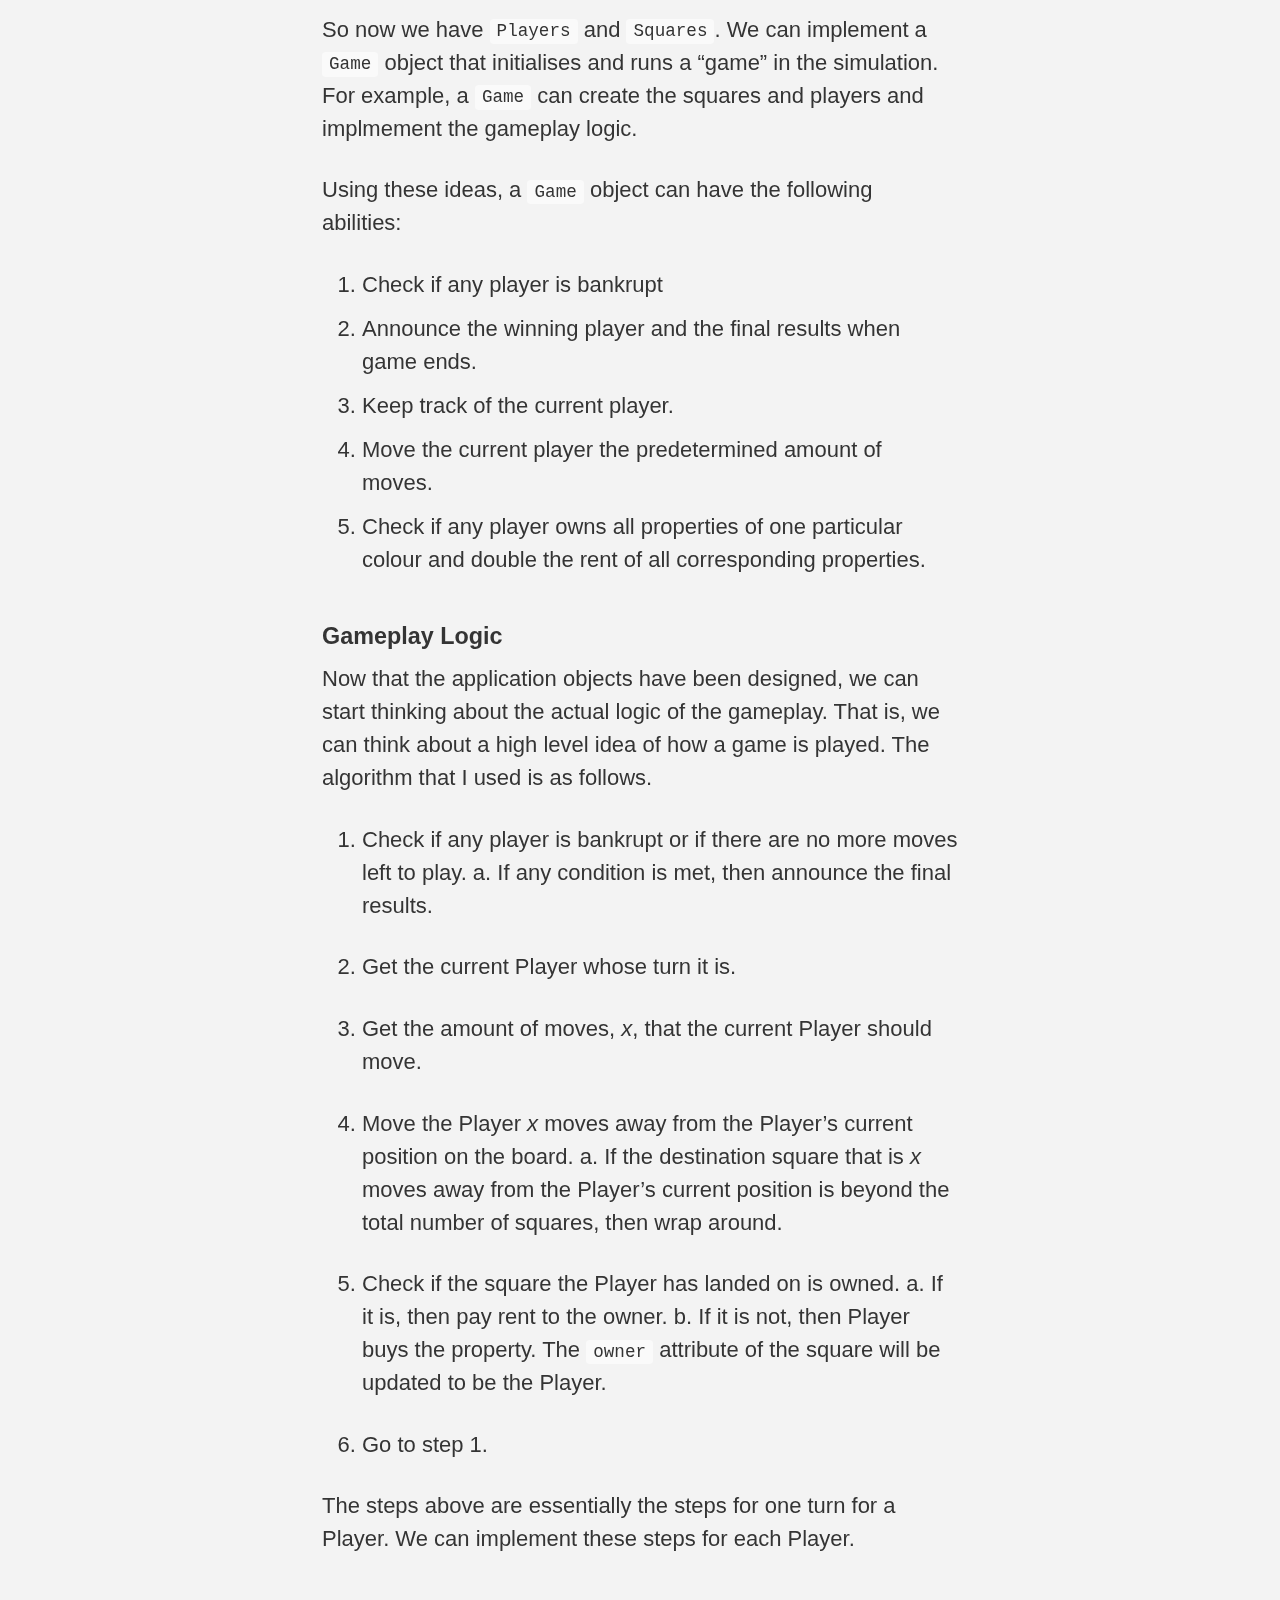
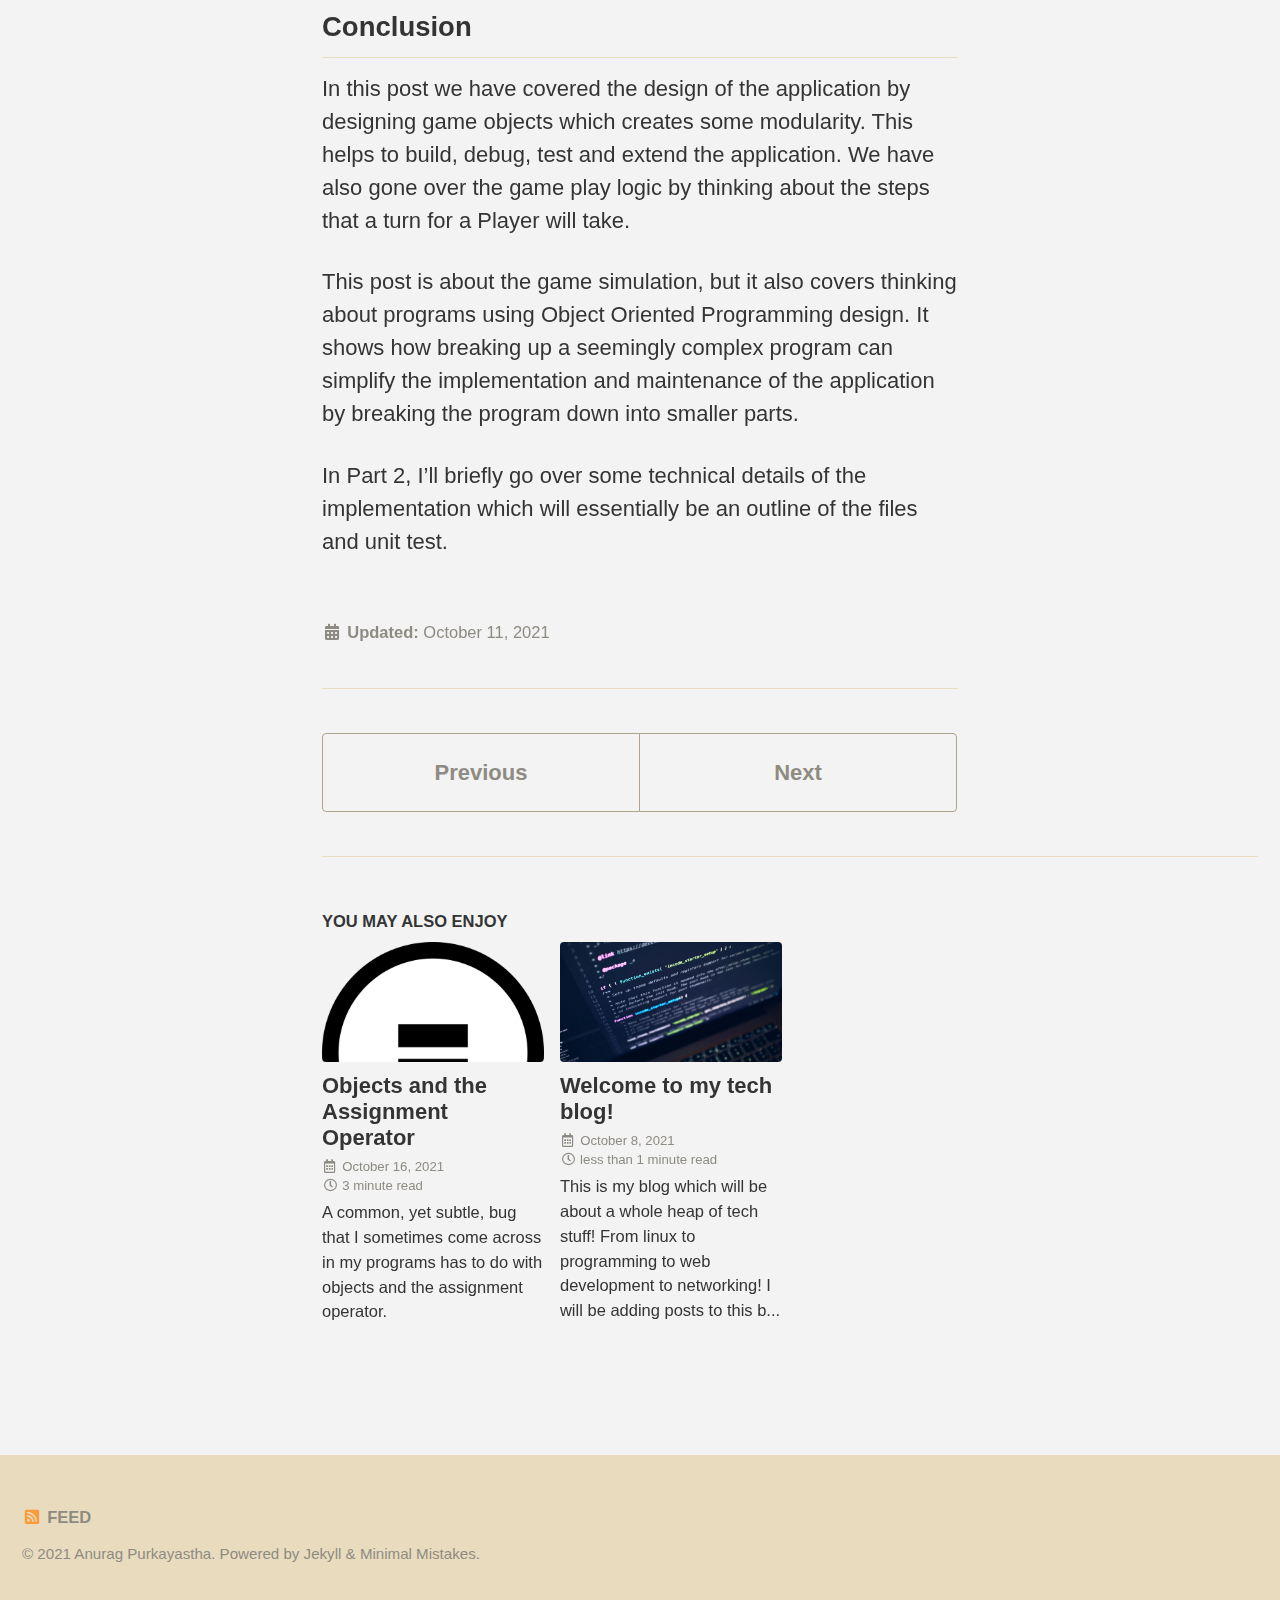
==== commit 8b026e22: "Added post about Objects and assignment operator" ====
--- a/Designing-An-App-Part-1/index.html
+++ b/Designing-An-App-Part-1/index.html
@@ -10,7 +10,7 @@
     <meta charset="utf-8">
 
 <!-- begin _includes/seo.html --><title>Designing An App - Part 1 - My Tech Blog</title>
-<meta name="description" content="">
+<meta name="description" content="Recently I had to complete a week long coding test for a job application I submitted. Fortunately, the company found my submission of acceptable quality and I made it through to the next round.">
 
 
   <meta name="author" content="Anurag Purkayastha">
@@ -26,7 +26,7 @@
 <meta property="og:url" content="/Designing-An-App-Part-1/">
 
 
-  <meta property="og:description" content="">
+  <meta property="og:description" content="Recently I had to complete a week long coding test for a job application I submitted. Fortunately, the company found my submission of acceptable quality and I made it through to the next round.">
 
 
 
@@ -259,7 +259,7 @@
 
   <article class="page" itemscope itemtype="https://schema.org/CreativeWork">
     <meta itemprop="headline" content="Designing An App - Part 1">
-    <meta itemprop="description" content="">
+    <meta itemprop="description" content="Recently I had to complete a week long coding test for a job application Isubmitted. Fortunately, the company found my submission of acceptable qualityand I made it through to the next round.">
     <meta itemprop="datePublished" content="2021-10-11T00:00:00+11:00">
     
 
@@ -301,9 +301,7 @@
 
       <section class="page__content" itemprop="text">
         
-        <p><img src="../assets/monopoly.jpg" alt="Image of monopoly board" /></p>
-
-<p>Recently I had to complete a week long coding test for a job application I
+        <p>Recently I had to complete a week long coding test for a job application I
 submitted. Fortunately, the company found my submission of acceptable quality
 and I made it through to the next round.</p>
 
@@ -513,7 +511,8 @@
 ">Previous</a>
     
     
-      <a href="#" class="pagination--pager disabled">Next</a>
+      <a href="/Objects-and-the-Assignment-Operator/" class="pagination--pager" title="Objects and the Assignment Operator
+">Next</a>
     
   </nav>
 
@@ -536,6 +535,57 @@
   <article class="archive__item" itemscope itemtype="https://schema.org/CreativeWork">
     
       <div class="archive__item-teaser">
+        <img src="/assets/equals_sign.png" alt="">
+      </div>
+    
+    <h2 class="archive__item-title no_toc" itemprop="headline">
+      
+        <a href="/Objects-and-the-Assignment-Operator/" rel="permalink">Objects and the Assignment Operator
+</a>
+      
+    </h2>
+    
+
+  <p class="page__meta">
+    
+      
+      <span class="page__meta-date">
+        <i class="far fa-fw fa-calendar-alt" aria-hidden="true"></i>
+        
+        <time datetime="2021-10-16T00:00:00+11:00">October 16, 2021</time>
+      </span>
+    
+
+    <span class="page__meta-sep"></span>
+
+    
+      
+      
+
+      <span class="page__meta-readtime">
+        <i class="far fa-fw fa-clock" aria-hidden="true"></i>
+        
+          3 minute read
+        
+      </span>
+    
+  </p>
+
+
+    <p class="archive__item-excerpt" itemprop="description">A common, yet subtle, bug that I sometimes come across in my programs has to do with objects and the assignment operator.
+</p>
+  </article>
+</div>
+
+        
+          
+
+
+
+<div class="grid__item">
+  <article class="archive__item" itemscope itemtype="https://schema.org/CreativeWork">
+    
+      <div class="archive__item-teaser">
         <img src="/assets/computer.jpg" alt="">
       </div>
     
